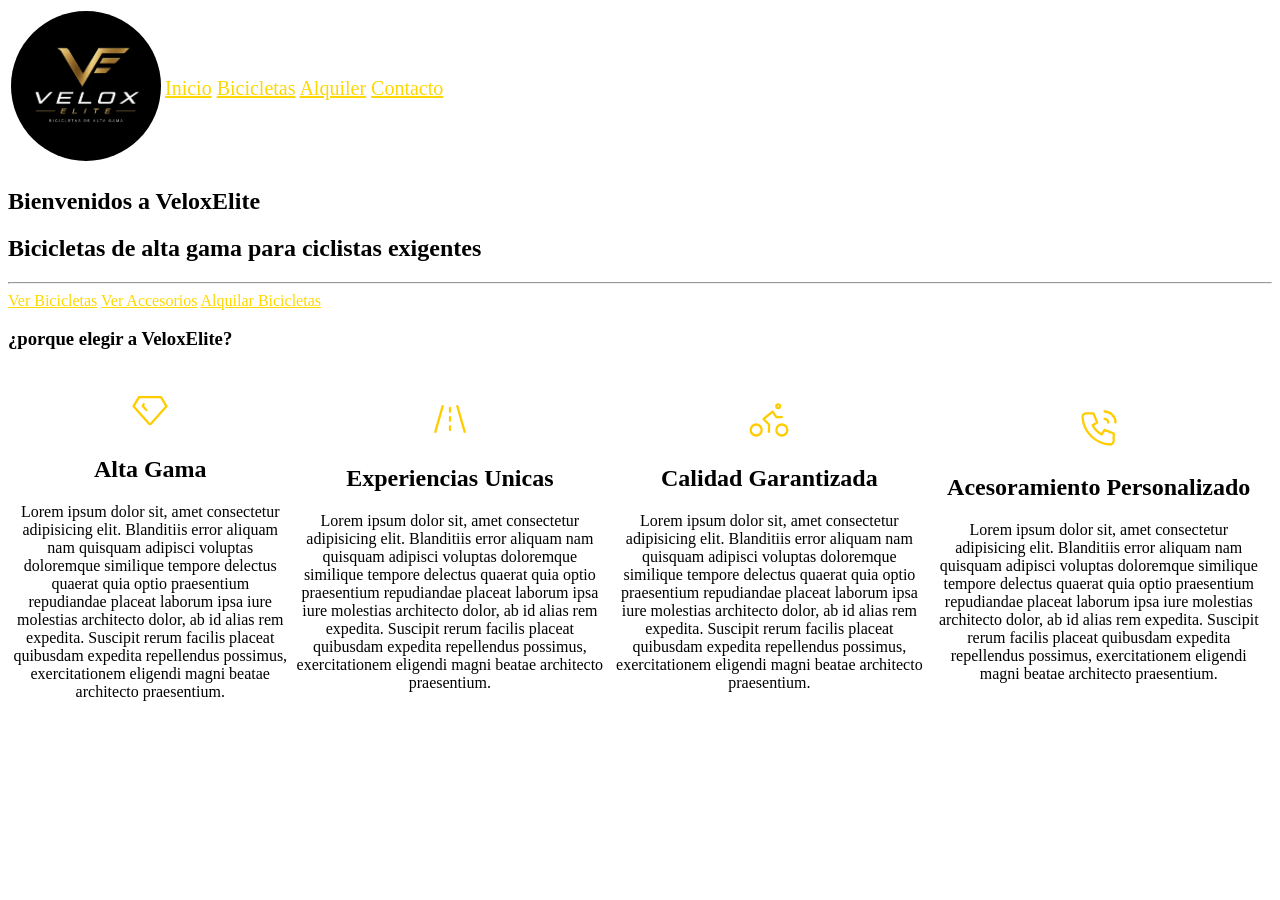
==== index.html @ a30b9417 "commit" ====
<!DOCTYPE html>
<html lang="en">
<head>
    <meta charset="UTF-8">
    <meta name="viewport" content="width=device-width, initial-scale=1.0">
    <title>VeloxElite</title>
    <meta name="description" content="VeloxElite es una plataforma innovadora especializada en la venta y alquiler de bicicletas de alta gama y accesorios premium, diseñada para satisfacer las necesidades de ciclistas exigentes y apasionados por el rendimiento. Nuestro sitio web ofrece una experiencia intuitiva y moderna, donde los usuarios pueden explorar una amplia variedad de bicicletas de última generación, incluyendo modelos de ruta, montaña y urbanas, provenientes de las mejores marcas del mercado.

    Además de la compra, VeloxElite se destaca por brindar un servicio de alquiler flexible, ideal tanto para turistas como para deportistas que buscan una solución temporal sin comprometer calidad. Cada producto cuenta con descripciones detalladas, especificaciones técnicas y recomendaciones personalizadas para facilitar la decisión de compra o alquiler.

    El sitio también integra una sección exclusiva de accesorios, donde se pueden encontrar cascos, indumentaria, repuestos y tecnología aplicada al ciclismo, garantizando seguridad y máximo rendimiento. Gracias a su enfoque en la optimización SEO, VeloxElite asegura una navegación rápida, contenido relevante y visibilidad en motores de búsqueda, posicionándose como una referencia en el mundo del ciclismo de alto nivel. Nuestro compromiso es ofrecer calidad, innovación y una experiencia única para cada usuario.">
    <meta name="keywords" content="bicicletas de alta gama, alquiler de bicicletas, compra de bicicletas, accesorios de ciclismo, bicicletas premium, ciclismo de alto rendimiento, bicicletas de montaña, bicicletas de ruta, tienda de bicicletas online, alquiler de bicicletas premium, equipamiento ciclista, bicicletas urbanas, VeloxElite, tecnología para ciclismo">
    <meta name="author" content="Camila Acosta, Lorenzo Leiva, Octavio Boggetti">
</head>
<body>
    <header>
        <table>
            <tr>
                <td style="width: 10vw;">
                    <img src="./assets/logo.png" alt="Logo" width="150px" style="border-radius: 50%;">
                </td>
                <td style="width: 90vw; font-size: 20px;">

                    <a href="./index.html" style="list-style: none; color: gold;">Inicio</a>
                    <a href="./bicicletas.html" style="list-style: none; color: gold;">Bicicletas</a>
                    <a href="#" style="list-style: none; color: gold;">Alquiler</a>
                    <a href="#" style="list-style: none; color: gold;">Contacto</a>
                </td>
            </tr>
        </table>
    </header>
    <main>
        <section>
            <h1>
                Bienvenidos a VeloxElite
            </h1>
            <h2>
                Bicicletas de alta gama para ciclistas exigentes
            </h2>
        </section>
        <hr>
        <section>
            <td style="width: 90vw; font-size: 20px;">
                    <a href="bicicletas.html" style="list-style: none; color: gold;">Ver Bicicletas</a>
                    <a href="accesorios.html" style="list-style: none; color: gold;">Ver Accesorios</a>
                    <a href="#" style="list-style: none; color: gold;">Alquilar Bicicletas</a>
            </td>
        </section>
        <section>
            <h3>
                ¿porque elegir a VeloxElite?
            </h3>
            <table>
                <tr>
                    <td style="text-align: center;">
                        <p>
                            <!--
                            tags: [jewellery, crystal, mineral, jewelry, ring]
                            version: "1.2"
                            unicode: "eb65"
                            -->
                            <svg
                            xmlns="http://www.w3.org/2000/svg"
                            width="44"
                            height="44"
                            viewBox="0 0 24 24"
                            fill="none"
                            stroke="#ffcc00"
                            stroke-width="1.25"
                            stroke-linecap="round"
                            stroke-linejoin="round"
                            >
                            <path d="M6 5h12l3 5l-8.5 9.5a.7 .7 0 0 1 -1 0l-8.5 -9.5l3 -5" />
                            <path d="M10 12l-2 -2.2l.6 -1" />
                            </svg>
                        </p>
                        <h2>Alta Gama</h2>
                        <p>Lorem ipsum dolor sit, amet consectetur adipisicing elit. Blanditiis error aliquam nam quisquam adipisci voluptas doloremque similique tempore delectus quaerat quia optio praesentium repudiandae placeat laborum ipsa iure molestias architecto dolor, ab id alias rem expedita. Suscipit rerum facilis placeat quibusdam expedita repellendus possimus, exercitationem eligendi magni beatae architecto praesentium.</p>
                    </td>
                    <td style="text-align: center;">
                        <p>
                            <!--
                            tags: [car, travel, journey, traffic, highway, route, racing]
                            category: Map
                            version: "1.54"
                            unicode: "f018"
                            -->
                            <svg
                            xmlns="http://www.w3.org/2000/svg"
                            width="44"
                            height="44"
                            viewBox="0 0 24 24"
                            fill="none"
                            stroke="#ffcc00"
                            stroke-width="1.25"
                            stroke-linecap="round"
                            stroke-linejoin="round"
                            >
                            <path d="M4 19l4 -14" />
                            <path d="M16 5l4 14" />
                            <path d="M12 8v-2" />
                            <path d="M12 13v-2" />
                            <path d="M12 18v-2" />
                            </svg>

                        </p>
                        <h2>Experiencias Unicas</h2>
                        <p>Lorem ipsum dolor sit, amet consectetur adipisicing elit. Blanditiis error aliquam nam quisquam adipisci voluptas doloremque similique tempore delectus quaerat quia optio praesentium repudiandae placeat laborum ipsa iure molestias architecto dolor, ab id alias rem expedita. Suscipit rerum facilis placeat quibusdam expedita repellendus possimus, exercitationem eligendi magni beatae architecto praesentium.</p>
                    </td>
                    <td>
                    <td style="text-align: center;">
                        <p>
                            <!--
                            category: Vehicles
                            tags: [cycling, bicycle, sport, wheel]
                            version: "1.0"
                            unicode: "ea36"
                            -->
                            <svg
                            xmlns="http://www.w3.org/2000/svg"
                            width="44"
                            height="44"
                            viewBox="0 0 24 24"
                            fill="none"
                            stroke="#ffcc00"
                            stroke-width="1.25"
                            stroke-linecap="round"
                            stroke-linejoin="round"
                            >
                            <path d="M5 18m-3 0a3 3 0 1 0 6 0a3 3 0 1 0 -6 0" />
                            <path d="M19 18m-3 0a3 3 0 1 0 6 0a3 3 0 1 0 -6 0" />
                            <path d="M12 19l0 -4l-3 -3l5 -4l2 3l3 0" />
                            <path d="M17 5m-1 0a1 1 0 1 0 2 0a1 1 0 1 0 -2 0" />
                            </svg>

                        </p>
                        <h2>Calidad Garantizada</h2>
                        <p>Lorem ipsum dolor sit, amet consectetur adipisicing elit. Blanditiis error aliquam nam quisquam adipisci voluptas doloremque similique tempore delectus quaerat quia optio praesentium repudiandae placeat laborum ipsa iure molestias architecto dolor, ab id alias rem expedita. Suscipit rerum facilis placeat quibusdam expedita repellendus possimus, exercitationem eligendi magni beatae architecto praesentium.</p>
                    </td>
                    <td>
                        <td style="text-align: center;">
                        <p>
                            <!--
                            category: Devices
                            tags: [ring, mobile, conversation, answer, dial, landline]
                            version: "1.0"
                            unicode: "eb05"
                            -->
                            <svg
                            xmlns="http://www.w3.org/2000/svg"
                            width="44"
                            height="44"
                            viewBox="0 0 24 24"
                            fill="none"
                            stroke="#ffcc00"
                            stroke-width="1.25"
                            stroke-linecap="round"
                            stroke-linejoin="round"
                            >
                            <path d="M5 4h4l2 5l-2.5 1.5a11 11 0 0 0 5 5l1.5 -2.5l5 2v4a2 2 0 0 1 -2 2a16 16 0 0 1 -15 -15a2 2 0 0 1 2 -2" />
                            <path d="M15 7a2 2 0 0 1 2 2" />
                            <path d="M15 3a6 6 0 0 1 6 6" />
                            </svg>

                        </p>
                        <h2>Acesoramiento Personalizado</h2>
                        <p>Lorem ipsum dolor sit, amet consectetur adipisicing elit. Blanditiis error aliquam nam quisquam adipisci voluptas doloremque similique tempore delectus quaerat quia optio praesentium repudiandae placeat laborum ipsa iure molestias architecto dolor, ab id alias rem expedita. Suscipit rerum facilis placeat quibusdam expedita repellendus possimus, exercitationem eligendi magni beatae architecto praesentium.</p>
                    </td>
                    <td>
                </tr>
            </table>
        </section>
    </main>
</body>
</html>
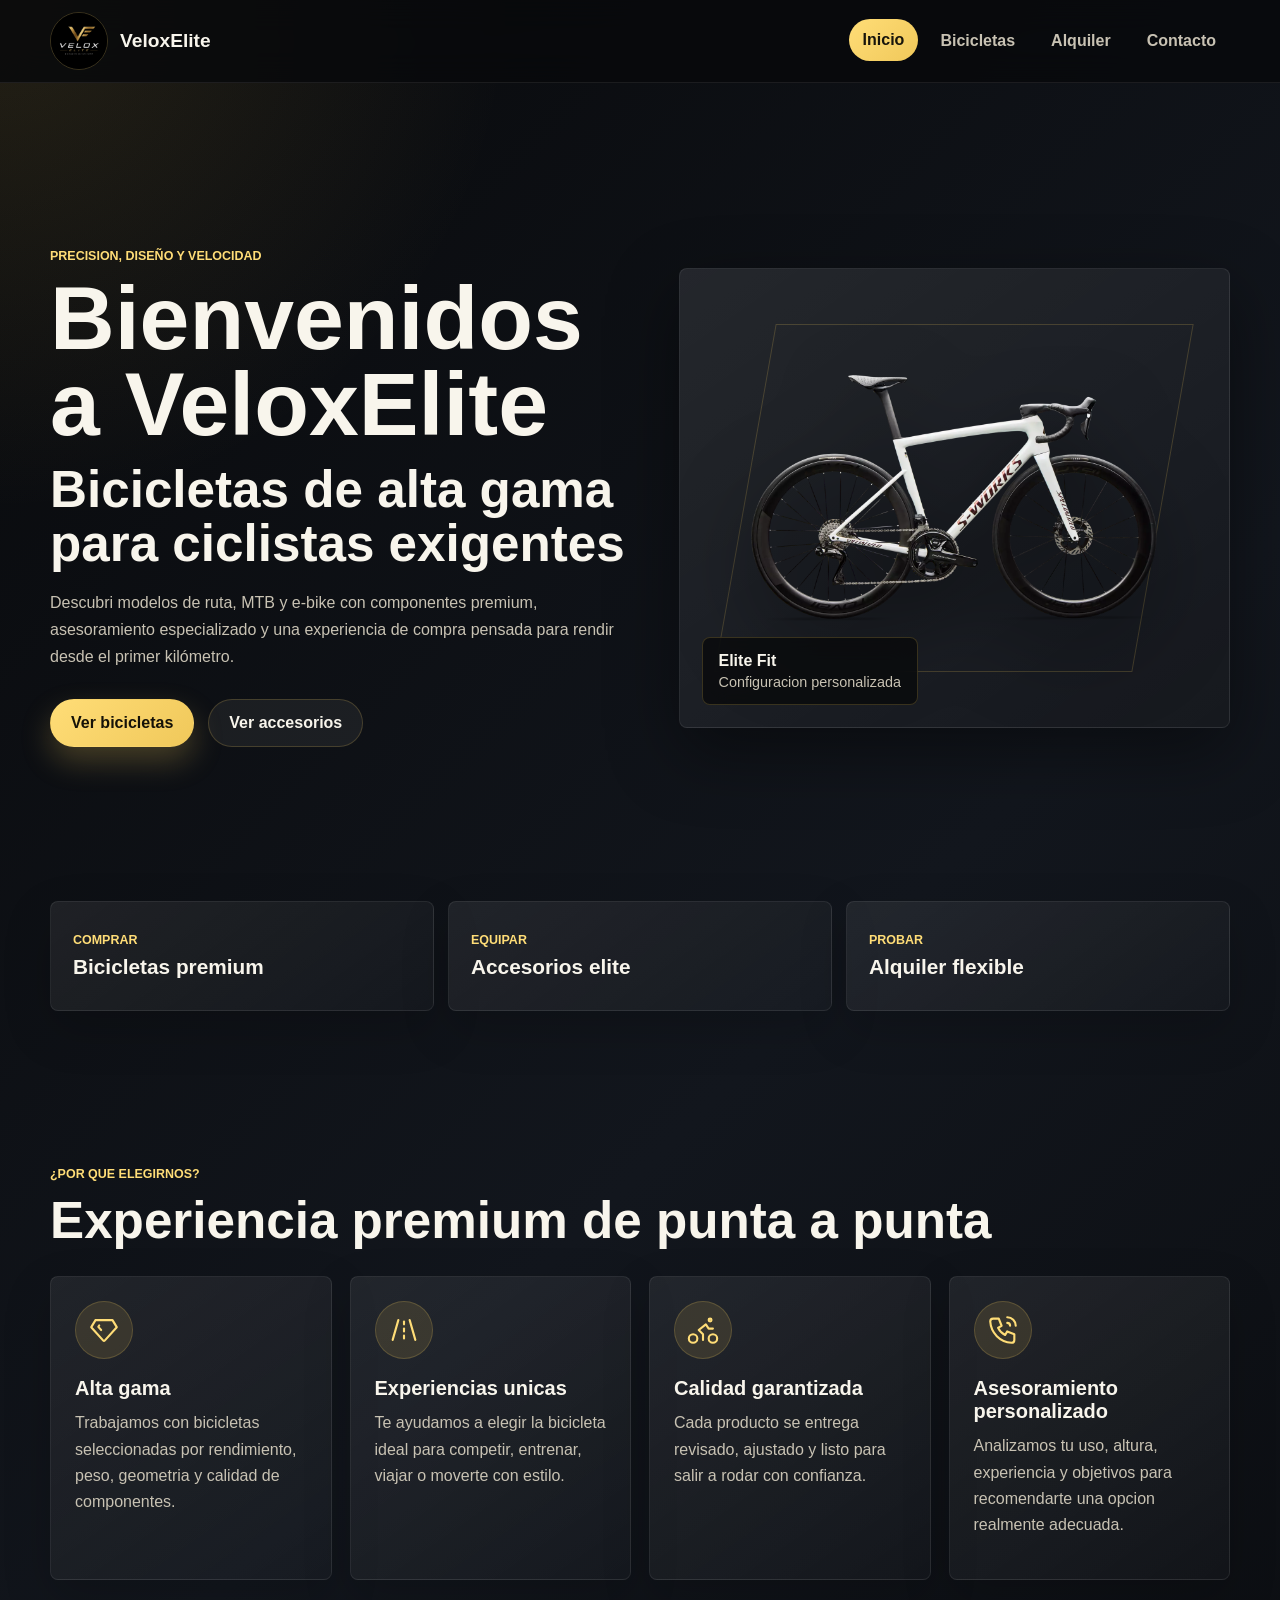
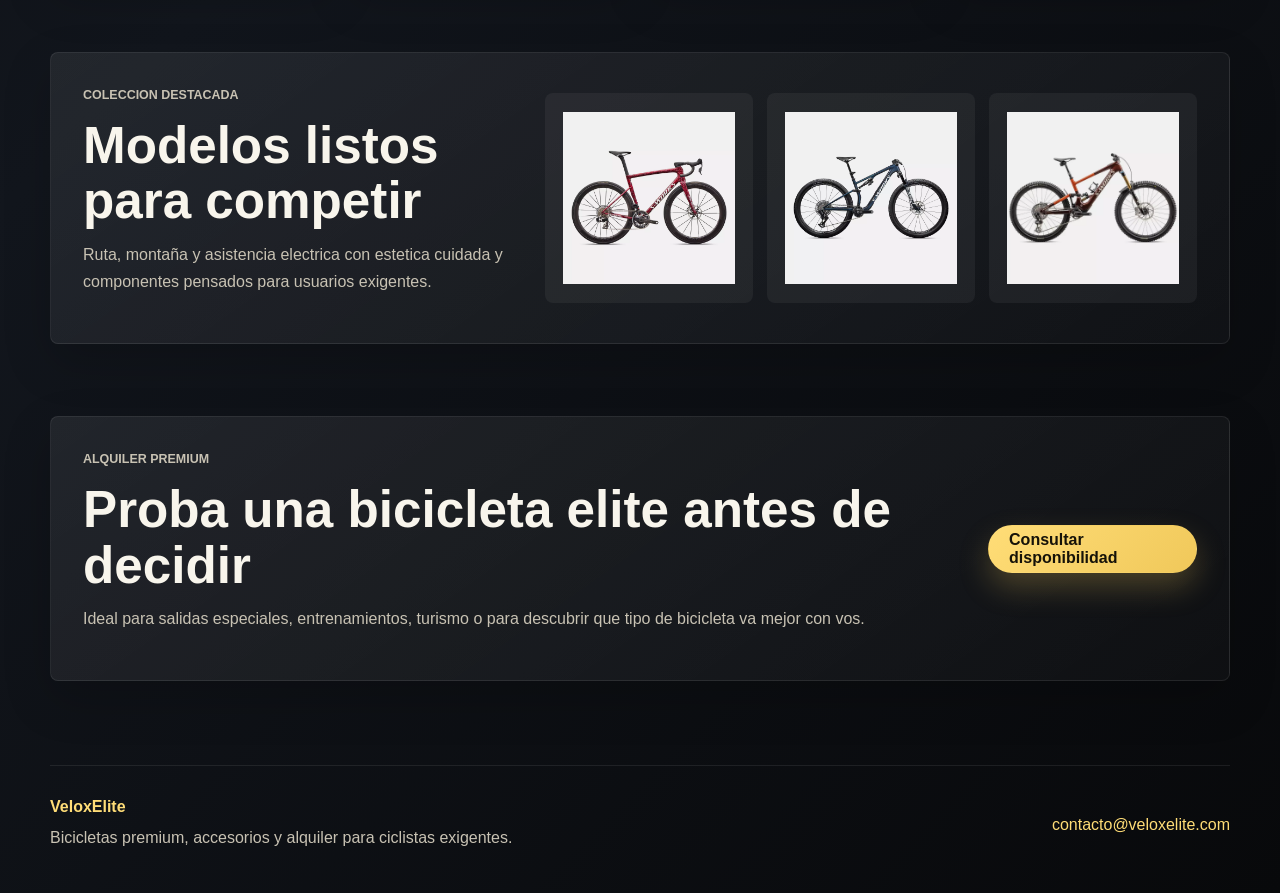
==== commit e5e33579: "mejoras" ====
--- a/index.html
+++ b/index.html
@@ -1,175 +1,160 @@
 <!DOCTYPE html>
-<html lang="en">
+<html lang="es">
 <head>
     <meta charset="UTF-8">
     <meta name="viewport" content="width=device-width, initial-scale=1.0">
-    <title>VeloxElite</title>
-    <meta name="description" content="VeloxElite es una plataforma innovadora especializada en la venta y alquiler de bicicletas de alta gama y accesorios premium, diseñada para satisfacer las necesidades de ciclistas exigentes y apasionados por el rendimiento. Nuestro sitio web ofrece una experiencia intuitiva y moderna, donde los usuarios pueden explorar una amplia variedad de bicicletas de última generación, incluyendo modelos de ruta, montaña y urbanas, provenientes de las mejores marcas del mercado.
-
-    Además de la compra, VeloxElite se destaca por brindar un servicio de alquiler flexible, ideal tanto para turistas como para deportistas que buscan una solución temporal sin comprometer calidad. Cada producto cuenta con descripciones detalladas, especificaciones técnicas y recomendaciones personalizadas para facilitar la decisión de compra o alquiler.
-
-    El sitio también integra una sección exclusiva de accesorios, donde se pueden encontrar cascos, indumentaria, repuestos y tecnología aplicada al ciclismo, garantizando seguridad y máximo rendimiento. Gracias a su enfoque en la optimización SEO, VeloxElite asegura una navegación rápida, contenido relevante y visibilidad en motores de búsqueda, posicionándose como una referencia en el mundo del ciclismo de alto nivel. Nuestro compromiso es ofrecer calidad, innovación y una experiencia única para cada usuario.">
-    <meta name="keywords" content="bicicletas de alta gama, alquiler de bicicletas, compra de bicicletas, accesorios de ciclismo, bicicletas premium, ciclismo de alto rendimiento, bicicletas de montaña, bicicletas de ruta, tienda de bicicletas online, alquiler de bicicletas premium, equipamiento ciclista, bicicletas urbanas, VeloxElite, tecnología para ciclismo">
+    <title>VeloxElite | Bicicletas premium</title>
+    <meta name="description" content="VeloxElite es una tienda de bicicletas premium, alquiler de bicicletas de alta gama y accesorios para ciclistas exigentes.">
+    <meta name="keywords" content="bicicletas de alta gama, alquiler de bicicletas, compra de bicicletas, accesorios de ciclismo, bicicletas premium, ciclismo de alto rendimiento, bicicletas de monta&ntilde;a, bicicletas de ruta, tienda de bicicletas online, VeloxElite">
     <meta name="author" content="Camila Acosta, Lorenzo Leiva, Octavio Boggetti">
+    <link rel="stylesheet" href="./styles.css">
 </head>
 <body>
-    <header>
-        <table>
-            <tr>
-                <td style="width: 10vw;">
-                    <img src="./assets/logo.png" alt="Logo" width="150px" style="border-radius: 50%;">
-                </td>
-                <td style="width: 90vw; font-size: 20px;">
+    <header class="site-header">
+        <nav class="navbar" aria-label="Navegacion principal">
+            <a class="brand" href="./index.html" aria-label="VeloxElite inicio">
+                <img src="./assets/logo.png" alt="Logo VeloxElite">
+                <span>VeloxElite</span>
+            </a>
 
-                    <a href="./index.html" style="list-style: none; color: gold;">Inicio</a>
-                    <a href="./bicicletas.html" style="list-style: none; color: gold;">Bicicletas</a>
-                    <a href="#" style="list-style: none; color: gold;">Alquiler</a>
-                    <a href="#" style="list-style: none; color: gold;">Contacto</a>
-                </td>
-            </tr>
-        </table>
+            <div class="nav-links">
+                <a class="active" href="./index.html">Inicio</a>
+                <a href="./bicicletas.html">Bicicletas</a>
+                <a href="#alquiler">Alquiler</a>
+                <a href="#contacto">Contacto</a>
+            </div>
+        </nav>
     </header>
+
     <main>
-        <section>
-            <h1>
-                Bienvenidos a VeloxElite
-            </h1>
-            <h2>
-                Bicicletas de alta gama para ciclistas exigentes
-            </h2>
+        <section class="hero">
+            <div class="hero-content">
+                <p class="eyebrow">Precision, dise&ntilde;o y velocidad</p>
+                <h1>Bienvenidos a VeloxElite</h1>
+                <h2>Bicicletas de alta gama para ciclistas exigentes</h2>
+                <p class="hero-text">
+                    Descubri modelos de ruta, MTB y e-bike con componentes premium, asesoramiento especializado
+                    y una experiencia de compra pensada para rendir desde el primer kil&oacute;metro.
+                </p>
+
+                <div class="hero-actions">
+                    <a class="button button-primary" href="./bicicletas.html">Ver bicicletas</a>
+                    <a class="button button-secondary" href="./accesorios.html">Ver accesorios</a>
+                </div>
+            </div>
+
+            <div class="hero-visual" aria-label="Bicicleta premium destacada">
+                <img src="./assets/bc.webp" alt="Bicicleta premium VeloxElite">
+                <div class="hero-badge">
+                    <strong>Elite Fit</strong>
+                    <span>Configuracion personalizada</span>
+                </div>
+            </div>
         </section>
-        <hr>
-        <section>
-            <td style="width: 90vw; font-size: 20px;">
-                    <a href="bicicletas.html" style="list-style: none; color: gold;">Ver Bicicletas</a>
-                    <a href="accesorios.html" style="list-style: none; color: gold;">Ver Accesorios</a>
-                    <a href="#" style="list-style: none; color: gold;">Alquilar Bicicletas</a>
-            </td>
+
+        <section class="quick-actions" aria-label="Accesos rapidos">
+            <a href="./bicicletas.html">
+                <span>Comprar</span>
+                <strong>Bicicletas premium</strong>
+            </a>
+            <a href="./accesorios.html">
+                <span>Equipar</span>
+                <strong>Accesorios elite</strong>
+            </a>
+            <a href="#alquiler">
+                <span>Probar</span>
+                <strong>Alquiler flexible</strong>
+            </a>
         </section>
-        <section>
-            <h3>
-                ¿porque elegir a VeloxElite?
-            </h3>
-            <table>
-                <tr>
-                    <td style="text-align: center;">
-                        <p>
-                            <!--
-                            tags: [jewellery, crystal, mineral, jewelry, ring]
-                            version: "1.2"
-                            unicode: "eb65"
-                            -->
-                            <svg
-                            xmlns="http://www.w3.org/2000/svg"
-                            width="44"
-                            height="44"
-                            viewBox="0 0 24 24"
-                            fill="none"
-                            stroke="#ffcc00"
-                            stroke-width="1.25"
-                            stroke-linecap="round"
-                            stroke-linejoin="round"
-                            >
+
+        <section class="section">
+            <div class="section-heading">
+                <p class="eyebrow">&iquest;Por que elegirnos?</p>
+                <h2>Experiencia premium de punta a punta</h2>
+            </div>
+
+            <div class="features-grid">
+                <article class="feature-card">
+                    <div class="icon">
+                        <svg xmlns="http://www.w3.org/2000/svg" width="34" height="34" viewBox="0 0 24 24" fill="none" stroke="currentColor" stroke-width="1.5" stroke-linecap="round" stroke-linejoin="round" aria-hidden="true">
                             <path d="M6 5h12l3 5l-8.5 9.5a.7 .7 0 0 1 -1 0l-8.5 -9.5l3 -5" />
                             <path d="M10 12l-2 -2.2l.6 -1" />
-                            </svg>
-                        </p>
-                        <h2>Alta Gama</h2>
-                        <p>Lorem ipsum dolor sit, amet consectetur adipisicing elit. Blanditiis error aliquam nam quisquam adipisci voluptas doloremque similique tempore delectus quaerat quia optio praesentium repudiandae placeat laborum ipsa iure molestias architecto dolor, ab id alias rem expedita. Suscipit rerum facilis placeat quibusdam expedita repellendus possimus, exercitationem eligendi magni beatae architecto praesentium.</p>
-                    </td>
-                    <td style="text-align: center;">
-                        <p>
-                            <!--
-                            tags: [car, travel, journey, traffic, highway, route, racing]
-                            category: Map
-                            version: "1.54"
-                            unicode: "f018"
-                            -->
-                            <svg
-                            xmlns="http://www.w3.org/2000/svg"
-                            width="44"
-                            height="44"
-                            viewBox="0 0 24 24"
-                            fill="none"
-                            stroke="#ffcc00"
-                            stroke-width="1.25"
-                            stroke-linecap="round"
-                            stroke-linejoin="round"
-                            >
+                        </svg>
+                    </div>
+                    <h3>Alta gama</h3>
+                    <p>Trabajamos con bicicletas seleccionadas por rendimiento, peso, geometria y calidad de componentes.</p>
+                </article>
+
+                <article class="feature-card">
+                    <div class="icon">
+                        <svg xmlns="http://www.w3.org/2000/svg" width="34" height="34" viewBox="0 0 24 24" fill="none" stroke="currentColor" stroke-width="1.5" stroke-linecap="round" stroke-linejoin="round" aria-hidden="true">
                             <path d="M4 19l4 -14" />
                             <path d="M16 5l4 14" />
                             <path d="M12 8v-2" />
                             <path d="M12 13v-2" />
                             <path d="M12 18v-2" />
-                            </svg>
+                        </svg>
+                    </div>
+                    <h3>Experiencias unicas</h3>
+                    <p>Te ayudamos a elegir la bicicleta ideal para competir, entrenar, viajar o moverte con estilo.</p>
+                </article>
 
-                        </p>
-                        <h2>Experiencias Unicas</h2>
-                        <p>Lorem ipsum dolor sit, amet consectetur adipisicing elit. Blanditiis error aliquam nam quisquam adipisci voluptas doloremque similique tempore delectus quaerat quia optio praesentium repudiandae placeat laborum ipsa iure molestias architecto dolor, ab id alias rem expedita. Suscipit rerum facilis placeat quibusdam expedita repellendus possimus, exercitationem eligendi magni beatae architecto praesentium.</p>
-                    </td>
-                    <td>
-                    <td style="text-align: center;">
-                        <p>
-                            <!--
-                            category: Vehicles
-                            tags: [cycling, bicycle, sport, wheel]
-                            version: "1.0"
-                            unicode: "ea36"
-                            -->
-                            <svg
-                            xmlns="http://www.w3.org/2000/svg"
-                            width="44"
-                            height="44"
-                            viewBox="0 0 24 24"
-                            fill="none"
-                            stroke="#ffcc00"
-                            stroke-width="1.25"
-                            stroke-linecap="round"
-                            stroke-linejoin="round"
-                            >
+                <article class="feature-card">
+                    <div class="icon">
+                        <svg xmlns="http://www.w3.org/2000/svg" width="34" height="34" viewBox="0 0 24 24" fill="none" stroke="currentColor" stroke-width="1.5" stroke-linecap="round" stroke-linejoin="round" aria-hidden="true">
                             <path d="M5 18m-3 0a3 3 0 1 0 6 0a3 3 0 1 0 -6 0" />
                             <path d="M19 18m-3 0a3 3 0 1 0 6 0a3 3 0 1 0 -6 0" />
                             <path d="M12 19l0 -4l-3 -3l5 -4l2 3l3 0" />
                             <path d="M17 5m-1 0a1 1 0 1 0 2 0a1 1 0 1 0 -2 0" />
-                            </svg>
+                        </svg>
+                    </div>
+                    <h3>Calidad garantizada</h3>
+                    <p>Cada producto se entrega revisado, ajustado y listo para salir a rodar con confianza.</p>
+                </article>
 
-                        </p>
-                        <h2>Calidad Garantizada</h2>
-                        <p>Lorem ipsum dolor sit, amet consectetur adipisicing elit. Blanditiis error aliquam nam quisquam adipisci voluptas doloremque similique tempore delectus quaerat quia optio praesentium repudiandae placeat laborum ipsa iure molestias architecto dolor, ab id alias rem expedita. Suscipit rerum facilis placeat quibusdam expedita repellendus possimus, exercitationem eligendi magni beatae architecto praesentium.</p>
-                    </td>
-                    <td>
-                        <td style="text-align: center;">
-                        <p>
-                            <!--
-                            category: Devices
-                            tags: [ring, mobile, conversation, answer, dial, landline]
-                            version: "1.0"
-                            unicode: "eb05"
-                            -->
-                            <svg
-                            xmlns="http://www.w3.org/2000/svg"
-                            width="44"
-                            height="44"
-                            viewBox="0 0 24 24"
-                            fill="none"
-                            stroke="#ffcc00"
-                            stroke-width="1.25"
-                            stroke-linecap="round"
-                            stroke-linejoin="round"
-                            >
+                <article class="feature-card">
+                    <div class="icon">
+                        <svg xmlns="http://www.w3.org/2000/svg" width="34" height="34" viewBox="0 0 24 24" fill="none" stroke="currentColor" stroke-width="1.5" stroke-linecap="round" stroke-linejoin="round" aria-hidden="true">
                             <path d="M5 4h4l2 5l-2.5 1.5a11 11 0 0 0 5 5l1.5 -2.5l5 2v4a2 2 0 0 1 -2 2a16 16 0 0 1 -15 -15a2 2 0 0 1 2 -2" />
                             <path d="M15 7a2 2 0 0 1 2 2" />
                             <path d="M15 3a6 6 0 0 1 6 6" />
-                            </svg>
+                        </svg>
+                    </div>
+                    <h3>Asesoramiento personalizado</h3>
+                    <p>Analizamos tu uso, altura, experiencia y objetivos para recomendarte una opcion realmente adecuada.</p>
+                </article>
+            </div>
+        </section>
 
-                        </p>
-                        <h2>Acesoramiento Personalizado</h2>
-                        <p>Lorem ipsum dolor sit, amet consectetur adipisicing elit. Blanditiis error aliquam nam quisquam adipisci voluptas doloremque similique tempore delectus quaerat quia optio praesentium repudiandae placeat laborum ipsa iure molestias architecto dolor, ab id alias rem expedita. Suscipit rerum facilis placeat quibusdam expedita repellendus possimus, exercitationem eligendi magni beatae architecto praesentium.</p>
-                    </td>
-                    <td>
-                </tr>
-            </table>
+        <section class="showcase section">
+            <div>
+                <p class="eyebrow">Coleccion destacada</p>
+                <h2>Modelos listos para competir</h2>
+                <p>Ruta, monta&ntilde;a y asistencia electrica con estetica cuidada y componentes pensados para usuarios exigentes.</p>
+            </div>
+            <div class="showcase-images">
+                <img src="./assets/bo.webp" alt="Bicicleta de ruta">
+                <img src="./assets/bicimt1.png" alt="Bicicleta MTB">
+                <img src="./assets/bicie1.png" alt="Bicicleta electrica">
+            </div>
+        </section>
+
+        <section id="alquiler" class="cta-section">
+            <div>
+                <p class="eyebrow">Alquiler premium</p>
+                <h2>Proba una bicicleta elite antes de decidir</h2>
+                <p>Ideal para salidas especiales, entrenamientos, turismo o para descubrir que tipo de bicicleta va mejor con vos.</p>
+            </div>
+            <a class="button button-primary" href="#contacto">Consultar disponibilidad</a>
         </section>
     </main>
+
+    <footer id="contacto" class="site-footer">
+        <div>
+            <strong>VeloxElite</strong>
+            <p>Bicicletas premium, accesorios y alquiler para ciclistas exigentes.</p>
+        </div>
+        <a href="mailto:contacto@veloxelite.com">contacto@veloxelite.com</a>
+    </footer>
 </body>
-</html>+</html>
--- a/styles.css
+++ b/styles.css
@@ -0,0 +1,510 @@
+:root {
+    --bg: #08090b;
+    --surface: #11141a;
+    --surface-soft: #181d25;
+    --text: #f8f5ec;
+    --muted: #c8c2b3;
+    --gold: #f0c85a;
+    --gold-strong: #ffdd77;
+    --line: rgba(240, 200, 90, 0.2);
+    --shadow: 0 24px 70px rgba(0, 0, 0, 0.42);
+}
+
+* {
+    box-sizing: border-box;
+}
+
+html {
+    scroll-behavior: smooth;
+}
+
+body {
+    margin: 0;
+    font-family: Arial, Helvetica, sans-serif;
+    color: var(--text);
+    background:
+        radial-gradient(circle at top left, rgba(240, 200, 90, 0.12), transparent 32rem),
+        linear-gradient(135deg, #08090b 0%, #12161d 48%, #08090b 100%);
+    min-height: 100vh;
+}
+
+img {
+    display: block;
+    max-width: 100%;
+}
+
+a {
+    color: inherit;
+    text-decoration: none;
+}
+
+.site-header {
+    position: sticky;
+    top: 0;
+    z-index: 10;
+    backdrop-filter: blur(16px);
+    background: rgba(8, 9, 11, 0.82);
+    border-bottom: 1px solid rgba(255, 255, 255, 0.08);
+}
+
+.navbar {
+    width: min(1180px, calc(100% - 32px));
+    min-height: 82px;
+    margin: 0 auto;
+    display: flex;
+    align-items: center;
+    justify-content: space-between;
+    gap: 24px;
+}
+
+.brand {
+    display: inline-flex;
+    align-items: center;
+    gap: 12px;
+    font-size: 1.2rem;
+    font-weight: 800;
+    letter-spacing: 0;
+}
+
+.brand img {
+    width: 58px;
+    height: 58px;
+    border-radius: 50%;
+    border: 1px solid var(--line);
+    object-fit: cover;
+}
+
+.nav-links {
+    display: flex;
+    align-items: center;
+    justify-content: flex-end;
+    gap: 8px;
+    flex-wrap: wrap;
+}
+
+.nav-links a {
+    min-height: 42px;
+    display: inline-flex;
+    align-items: center;
+    padding: 0 14px;
+    border-radius: 999px;
+    color: var(--muted);
+    font-weight: 700;
+    transition: background 180ms ease, color 180ms ease, transform 180ms ease;
+}
+
+.nav-links a:hover,
+.nav-links a.active {
+    color: #17140b;
+    background: linear-gradient(135deg, var(--gold-strong), var(--gold));
+    transform: translateY(-1px);
+}
+
+main {
+    width: min(1180px, calc(100% - 32px));
+    margin: 0 auto;
+}
+
+.hero {
+    min-height: calc(100vh - 82px);
+    display: grid;
+    grid-template-columns: minmax(0, 1fr) minmax(320px, 0.95fr);
+    align-items: center;
+    gap: 48px;
+    padding: 54px 0 42px;
+}
+
+.hero-content,
+.page-hero {
+    max-width: 690px;
+}
+
+.eyebrow {
+    margin: 0 0 12px;
+    color: var(--gold-strong);
+    font-size: 0.78rem;
+    font-weight: 800;
+    letter-spacing: 0;
+    text-transform: uppercase;
+}
+
+h1,
+h2,
+h3,
+p {
+    margin-top: 0;
+}
+
+h1 {
+    margin-bottom: 16px;
+    font-size: clamp(2.6rem, 7vw, 5.8rem);
+    line-height: 0.96;
+}
+
+.hero h2,
+.page-hero h1 {
+    margin-bottom: 18px;
+    font-size: clamp(1.8rem, 4vw, 3.25rem);
+    line-height: 1.05;
+}
+
+.hero-text,
+.page-hero p,
+.showcase p,
+.cta-section p,
+.site-footer p {
+    color: var(--muted);
+    line-height: 1.7;
+}
+
+.hero-actions {
+    display: flex;
+    gap: 14px;
+    flex-wrap: wrap;
+    margin-top: 28px;
+}
+
+.button {
+    min-height: 48px;
+    display: inline-flex;
+    align-items: center;
+    justify-content: center;
+    padding: 0 20px;
+    border-radius: 999px;
+    font-weight: 800;
+    border: 1px solid transparent;
+    transition: transform 180ms ease, box-shadow 180ms ease, background 180ms ease;
+}
+
+.button:hover {
+    transform: translateY(-2px);
+}
+
+.button-primary {
+    color: #151208;
+    background: linear-gradient(135deg, var(--gold-strong), var(--gold));
+    box-shadow: 0 14px 30px rgba(240, 200, 90, 0.25);
+}
+
+.button-secondary {
+    color: var(--text);
+    border-color: var(--line);
+    background: rgba(255, 255, 255, 0.06);
+}
+
+.hero-visual {
+    position: relative;
+    min-height: 460px;
+    display: grid;
+    place-items: center;
+    border-radius: 8px;
+    overflow: hidden;
+    background:
+        linear-gradient(145deg, rgba(255, 255, 255, 0.08), rgba(255, 255, 255, 0.02)),
+        var(--surface);
+    box-shadow: var(--shadow);
+    border: 1px solid rgba(255, 255, 255, 0.08);
+}
+
+.hero-visual::before {
+    content: "";
+    position: absolute;
+    inset: 12%;
+    border: 1px solid var(--line);
+    transform: skew(-10deg);
+}
+
+.hero-visual img {
+    position: relative;
+    width: min(92%, 520px);
+    max-height: 400px;
+    object-fit: contain;
+    filter: drop-shadow(0 30px 38px rgba(0, 0, 0, 0.55));
+}
+
+.hero-badge {
+    position: absolute;
+    left: 22px;
+    bottom: 22px;
+    display: grid;
+    gap: 4px;
+    padding: 14px 16px;
+    border-radius: 8px;
+    background: rgba(8, 9, 11, 0.78);
+    border: 1px solid var(--line);
+    backdrop-filter: blur(12px);
+}
+
+.hero-badge span {
+    color: var(--muted);
+    font-size: 0.9rem;
+}
+
+.quick-actions {
+    display: grid;
+    grid-template-columns: repeat(3, 1fr);
+    gap: 14px;
+    margin: 0 0 84px;
+}
+
+.quick-actions a,
+.feature-card,
+.product-card,
+.cta-section,
+.showcase {
+    border: 1px solid rgba(255, 255, 255, 0.08);
+    background: linear-gradient(145deg, rgba(255, 255, 255, 0.075), rgba(255, 255, 255, 0.025));
+    box-shadow: 0 18px 48px rgba(0, 0, 0, 0.18);
+}
+
+.quick-actions a {
+    min-height: 110px;
+    display: grid;
+    align-content: center;
+    gap: 8px;
+    padding: 22px;
+    border-radius: 8px;
+    transition: transform 180ms ease, border-color 180ms ease;
+}
+
+.quick-actions a:hover {
+    transform: translateY(-3px);
+    border-color: var(--line);
+}
+
+.quick-actions span,
+.tag {
+    color: var(--gold-strong);
+    font-size: 0.78rem;
+    font-weight: 800;
+    text-transform: uppercase;
+}
+
+.quick-actions strong {
+    font-size: clamp(1rem, 2vw, 1.3rem);
+}
+
+.section,
+.catalog-section {
+    padding: 72px 0;
+}
+
+.section-heading {
+    margin-bottom: 28px;
+}
+
+.section-heading h2,
+.showcase h2,
+.cta-section h2 {
+    margin-bottom: 12px;
+    font-size: clamp(1.8rem, 4vw, 3.2rem);
+    line-height: 1.08;
+}
+
+.features-grid {
+    display: grid;
+    grid-template-columns: repeat(4, 1fr);
+    gap: 18px;
+}
+
+.feature-card {
+    min-height: 280px;
+    padding: 24px;
+    border-radius: 8px;
+}
+
+.icon {
+    width: 58px;
+    height: 58px;
+    display: grid;
+    place-items: center;
+    margin-bottom: 18px;
+    border-radius: 50%;
+    color: var(--gold-strong);
+    background: rgba(240, 200, 90, 0.12);
+    border: 1px solid var(--line);
+}
+
+.feature-card h3,
+.product-card h3 {
+    margin-bottom: 10px;
+    font-size: 1.25rem;
+}
+
+.feature-card p,
+.product-card p {
+    color: var(--muted);
+    line-height: 1.65;
+}
+
+.showcase {
+    display: grid;
+    grid-template-columns: 0.8fr 1.2fr;
+    gap: 28px;
+    align-items: center;
+    padding: 32px;
+    border-radius: 8px;
+    margin-bottom: 72px;
+}
+
+.showcase-images {
+    display: grid;
+    grid-template-columns: repeat(3, 1fr);
+    gap: 14px;
+}
+
+.showcase-images img {
+    width: 100%;
+    height: 210px;
+    object-fit: contain;
+    padding: 18px;
+    border-radius: 8px;
+    background: rgba(255, 255, 255, 0.05);
+}
+
+.cta-section {
+    display: flex;
+    align-items: center;
+    justify-content: space-between;
+    gap: 24px;
+    margin: 20px 0 84px;
+    padding: 32px;
+    border-radius: 8px;
+}
+
+.page-hero {
+    padding: 86px 0 42px;
+}
+
+.page-hero.compact {
+    min-height: 300px;
+}
+
+.catalog-section {
+    border-top: 1px solid rgba(255, 255, 255, 0.08);
+}
+
+.product-grid {
+    display: grid;
+    grid-template-columns: repeat(2, 1fr);
+    gap: 20px;
+}
+
+.product-card {
+    display: grid;
+    grid-template-columns: minmax(150px, 0.85fr) 1fr;
+    gap: 20px;
+    align-items: center;
+    min-height: 260px;
+    padding: 22px;
+    border-radius: 8px;
+    overflow: hidden;
+}
+
+.product-card img {
+    width: 100%;
+    height: 220px;
+    object-fit: contain;
+    padding: 16px;
+    border-radius: 8px;
+    background: rgba(255, 255, 255, 0.055);
+    transition: transform 220ms ease;
+}
+
+.product-card:hover img {
+    transform: scale(1.04);
+}
+
+.site-footer {
+    width: min(1180px, calc(100% - 32px));
+    margin: 0 auto;
+    padding: 32px 0 42px;
+    display: flex;
+    align-items: center;
+    justify-content: space-between;
+    gap: 20px;
+    border-top: 1px solid rgba(255, 255, 255, 0.08);
+}
+
+.site-footer strong,
+.site-footer a {
+    color: var(--gold-strong);
+}
+
+.site-footer p {
+    margin: 8px 0 0;
+}
+
+@media (max-width: 920px) {
+    .hero,
+    .showcase {
+        grid-template-columns: 1fr;
+    }
+
+    .hero {
+        min-height: auto;
+        padding-top: 40px;
+    }
+
+    .hero-visual {
+        min-height: 360px;
+    }
+
+    .features-grid {
+        grid-template-columns: repeat(2, 1fr);
+    }
+
+    .product-grid {
+        grid-template-columns: 1fr;
+    }
+}
+
+@media (max-width: 680px) {
+    .navbar,
+    .site-footer,
+    .cta-section {
+        align-items: flex-start;
+        flex-direction: column;
+    }
+
+    .navbar {
+        min-height: auto;
+        padding: 14px 0;
+    }
+
+    .nav-links {
+        width: 100%;
+        justify-content: flex-start;
+    }
+
+    .nav-links a {
+        min-height: 38px;
+        padding: 0 11px;
+        font-size: 0.92rem;
+    }
+
+    .quick-actions,
+    .features-grid,
+    .showcase-images {
+        grid-template-columns: 1fr;
+    }
+
+    .hero-actions,
+    .button {
+        width: 100%;
+    }
+
+    .product-card {
+        grid-template-columns: 1fr;
+    }
+
+    .product-card img,
+    .showcase-images img {
+        height: 190px;
+    }
+
+    .section,
+    .catalog-section {
+        padding: 48px 0;
+    }
+}
